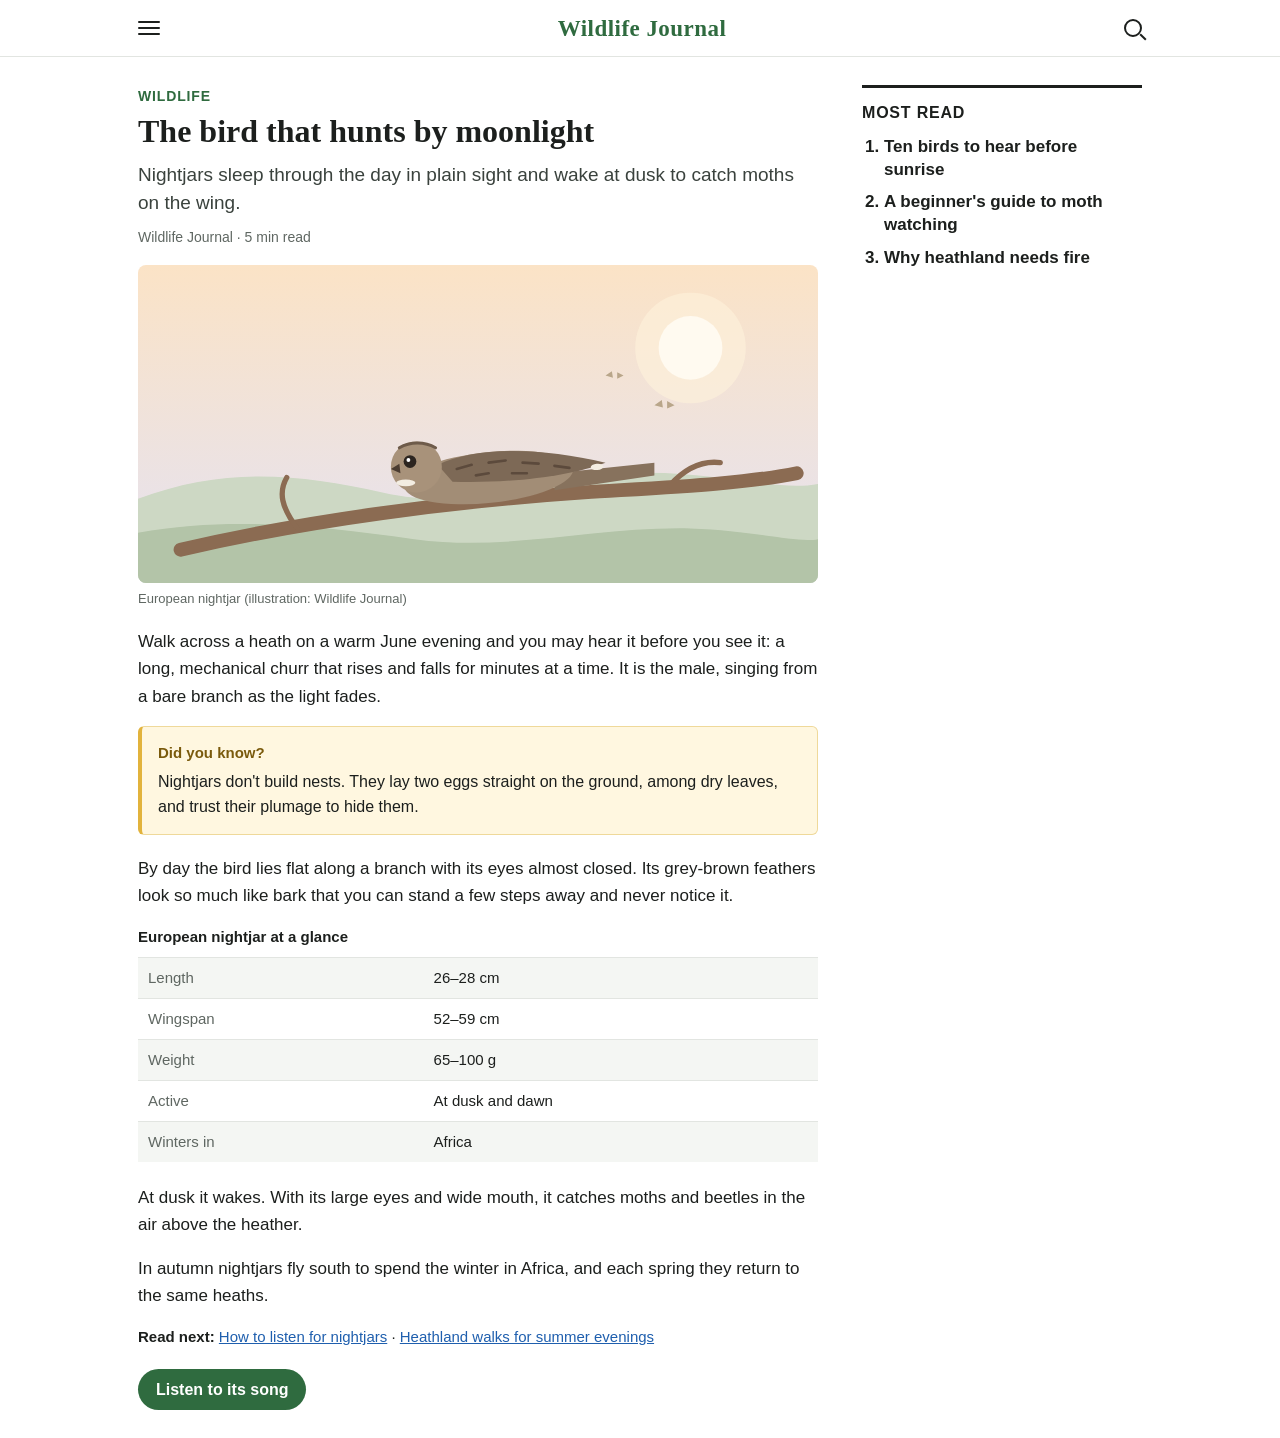
==== demo/index.html @ 87ca6236 "docs: publish the Nightjar support site" ====
<!doctype html>
<html lang="en">
<head>
  <meta charset="utf-8">
  <meta name="viewport" content="width=device-width, initial-scale=1, viewport-fit=cover">
  <meta name="robots" content="noindex">
  <meta name="description" content="A sample article for seeing what Nightjar does to a website without a dark theme of its own.">
  <title>Wildlife Journal</title>
  <link rel="stylesheet" href="demo.css">
  <!-- A light-only page on purpose: no prefers-color-scheme rules and no dark colors, so whatever
       dark version you see comes from Nightjar. Used for the App Store screenshots
       (Scripts/capture-store-screenshots.py). ?lang=ja picks a language. -->
  <script src="strings.js"></script>
</head>
<body>
  <header class="masthead">
    <div class="column">
      <span class="menu" aria-hidden="true"><i></i><i></i><i></i></span>
      <span class="title">Wildlife Journal</span>
      <span class="search" aria-hidden="true"></span>
    </div>
  </header>
  <main class="column layout">
    <article>
      <p class="kicker" data-text="kicker"></p>
      <h1 data-text="title"></h1>
      <p class="dek" data-text="dek"></p>
      <p class="byline" data-text="byline"></p>
      <figure>
        <svg class="hero" viewBox="0 0 640 300" role="img" data-label="caption">
          <defs>
            <linearGradient id="sky" x1="0" y1="0" x2="0" y2="1"><stop offset="0" stop-color="#fbe3c6"/><stop offset="1" stop-color="#e4e2f2"/></linearGradient>
          </defs>
          <rect width="640" height="300" fill="url(#sky)"/>
          <circle cx="520" cy="78" r="52" fill="#fff4dc" opacity="0.6"/>
          <circle cx="520" cy="78" r="30" fill="#fffaf0"/>
          <path d="M486 132 l7 -5 l1 7 z M498 128 l7 4 l-7 3 z M440 104 l6 -4 l1 6 z M451 101 l6 3 l-6 3 z" fill="#b9a68a"/>
          <path d="M0 220 C80 190 150 196 230 214 C320 234 380 200 460 196 C540 192 600 214 640 206 L640 300 L0 300 Z" fill="#cdd8c4"/>
          <path d="M0 252 C90 236 170 246 260 258 C350 270 430 246 520 248 C580 250 620 262 640 258 L640 300 L0 300 Z" fill="#b3c4a8"/>
          <path d="M40 268 C160 240 300 222 420 214 C500 209 570 206 620 196" fill="none" stroke="#8b6b52" stroke-width="13" stroke-linecap="round"/>
          <path d="M150 248 C135 228 132 214 140 200 M500 208 C516 190 532 184 548 186" fill="none" stroke="#8b6b52" stroke-width="5" stroke-linecap="round"/>
          <path d="M392 196 L486 186 L486 198 L392 212 Z" fill="#87725d"/>
          <ellipse cx="330" cy="200" rx="80" ry="24" fill="#a28d76" transform="rotate(-6 330 200)"/>
          <path d="M282 188 C320 170 380 172 440 186 C410 198 350 206 296 204 Z" fill="#7d6956"/>
          <path d="M300 192 l14 -4 M330 186 l16 -2 M362 186 l15 1 M392 189 l14 2 M318 198 l12 -2 M352 196 l14 0" stroke="#5c4a3c" stroke-width="2.5" stroke-linecap="round"/>
          <ellipse cx="432" cy="190" rx="6" ry="3" fill="#f3ede2" transform="rotate(-6 432 190)"/>
          <circle cx="262" cy="190" r="24" fill="#a8927a"/>
          <path d="M246 172 C256 166 270 166 280 172" fill="none" stroke="#6e5b4a" stroke-width="3" stroke-linecap="round"/>
          <circle cx="256" cy="185" r="6" fill="#2c2520"/>
          <circle cx="254.5" cy="183.5" r="1.8" fill="#ffffff"/>
          <path d="M238 192 L246 187 L247 196 Z" fill="#4b3c31"/>
          <ellipse cx="252" cy="205" rx="9" ry="3.2" fill="#f3ede2"/>
        </svg>
        <figcaption data-text="caption"></figcaption>
      </figure>
      <p data-text="p1"></p>
      <aside class="note">
        <h3 data-text="noteTitle"></h3>
        <p data-text="note"></p>
      </aside>
      <p data-text="p2"></p>
      <table>
        <caption data-text="tableTitle"></caption>
        <tbody id="facts"></tbody>
      </table>
      <p data-text="p3"></p>
      <p data-text="p4"></p>
      <p class="more"><span data-text="more"></span> <a href="#listen" data-text="link1"></a> · <a href="#walks" data-text="link2"></a></p>
      <button type="button" class="listen" data-text="button"></button>
    </article>
    <aside class="side">
      <h2 data-text="mostRead"></h2>
      <ol>
        <li><a href="#read1" data-text="read1"></a></li>
        <li><a href="#read2" data-text="read2"></a></li>
        <li><a href="#read3" data-text="read3"></a></li>
      </ol>
    </aside>
  </main>
  <script>
    for (const node of document.querySelectorAll("[data-text]")) node.textContent = demo.text[node.dataset.text];
    for (const node of document.querySelectorAll("[data-label]")) node.setAttribute("aria-label", demo.text[node.dataset.label]);
    const facts = document.getElementById("facts");
    for (const [name, value] of demo.facts) {
      const row = facts.insertRow();
      row.insertCell().textContent = name;
      row.insertCell().textContent = value;
    }
  </script>
</body>
</html>
---- demo/demo.css ----
/* Light only: no prefers-color-scheme rules, so the dark version in the screenshots is Nightjar's. */
:root {
  color-scheme: light;
  --text: #1c1f1d;
  --muted: #5f6762;
  --rule: #e2e5e1;
  --accent: #2f6b3f;
}
* { box-sizing: border-box; }
body {
  margin: 0;
  color: var(--text);
  background: #fff;
  font: 17px/1.6 -apple-system, BlinkMacSystemFont, "Hiragino Sans", "Apple SD Gothic Neo", "PingFang SC", sans-serif;
  -webkit-text-size-adjust: 100%;
}
:lang(zh-Hant) body, body:lang(zh-Hant) { font-family: -apple-system, BlinkMacSystemFont, "PingFang TC", sans-serif; }
.column { width: min(1040px, 100%); margin: 0 auto; padding: 0 18px; }

.masthead { border-bottom: 1px solid var(--rule); background: #fff; }
.masthead .column { display: flex; align-items: center; justify-content: space-between; height: 56px; }
.masthead .title { font: 700 23px/1 Georgia, "Times New Roman", serif; letter-spacing: 0.02em; color: var(--accent); }
.menu { display: grid; gap: 4px; width: 22px; }
.menu i { display: block; height: 2px; background: var(--text); border-radius: 1px; }
.search { width: 18px; height: 18px; border: 2px solid var(--text); border-radius: 50%; position: relative; }
.search::after { content: ""; position: absolute; width: 8px; height: 2px; background: var(--text); right: -7px; bottom: -3px; transform: rotate(45deg); }

.layout { display: block; padding-top: 18px; }
@media (min-width: 900px) {
  .layout { display: grid; grid-template-columns: minmax(0, 1fr) 280px; gap: 44px; padding-top: 28px; }
}
article { max-width: 680px; }
.kicker { margin: 0 0 6px; color: var(--accent); font-weight: 700; font-size: 14px; text-transform: uppercase; letter-spacing: 0.06em; }
h1 { margin: 0 0 10px; font: 700 32px/1.18 Georgia, "Times New Roman", "Hiragino Mincho ProN", "AppleMyungjo", "Songti SC", serif; }
:lang(zh-Hant) h1 { font-family: Georgia, "Songti TC", serif; }
.dek { margin: 0 0 10px; color: #3a423d; font-size: 19px; line-height: 1.45; }
.byline { margin: 0 0 16px; color: var(--muted); font-size: 14px; }
figure { margin: 0 0 18px; }
.hero { display: block; width: 100%; height: auto; border-radius: 8px; }
figcaption { margin-top: 6px; color: var(--muted); font-size: 13px; }
article p { margin: 0 0 16px; }

.note { margin: 4px 0 20px; padding: 14px 16px; background: #fff7e0; border: 1px solid #efd99a; border-left: 4px solid #e2b33c; border-radius: 6px; }
.note h3 { margin: 0 0 4px; font-size: 15px; color: #7a5a0c; }
.note p { margin: 0; font-size: 16px; }

table { width: 100%; margin: 4px 0 22px; border-collapse: collapse; font-size: 15px; }
caption { text-align: left; font-weight: 700; padding-bottom: 8px; }
td { padding: 8px 10px; border-top: 1px solid var(--rule); }
td:first-child { color: var(--muted); width: 42%; }
tr:nth-child(odd) td { background: #f4f6f3; }

a { color: #1f5fae; }
.more { font-size: 15px; }
.more span { font-weight: 700; }
.listen { margin: 4px 0 28px; padding: 11px 18px; border: 0; border-radius: 999px; background: var(--accent); color: #fff; font: 700 16px/1.2 -apple-system, BlinkMacSystemFont, sans-serif; }

.side h2 { margin: 0 0 10px; padding-top: 12px; border-top: 3px solid var(--text); font-size: 16px; text-transform: uppercase; letter-spacing: 0.05em; }
.side ol { margin: 0; padding-left: 22px; }
.side li { margin-bottom: 10px; font-weight: 600; line-height: 1.35; }
.side a { color: var(--text); text-decoration: none; }
@media (max-width: 899px) { .side { margin: 8px 0 120px; } }
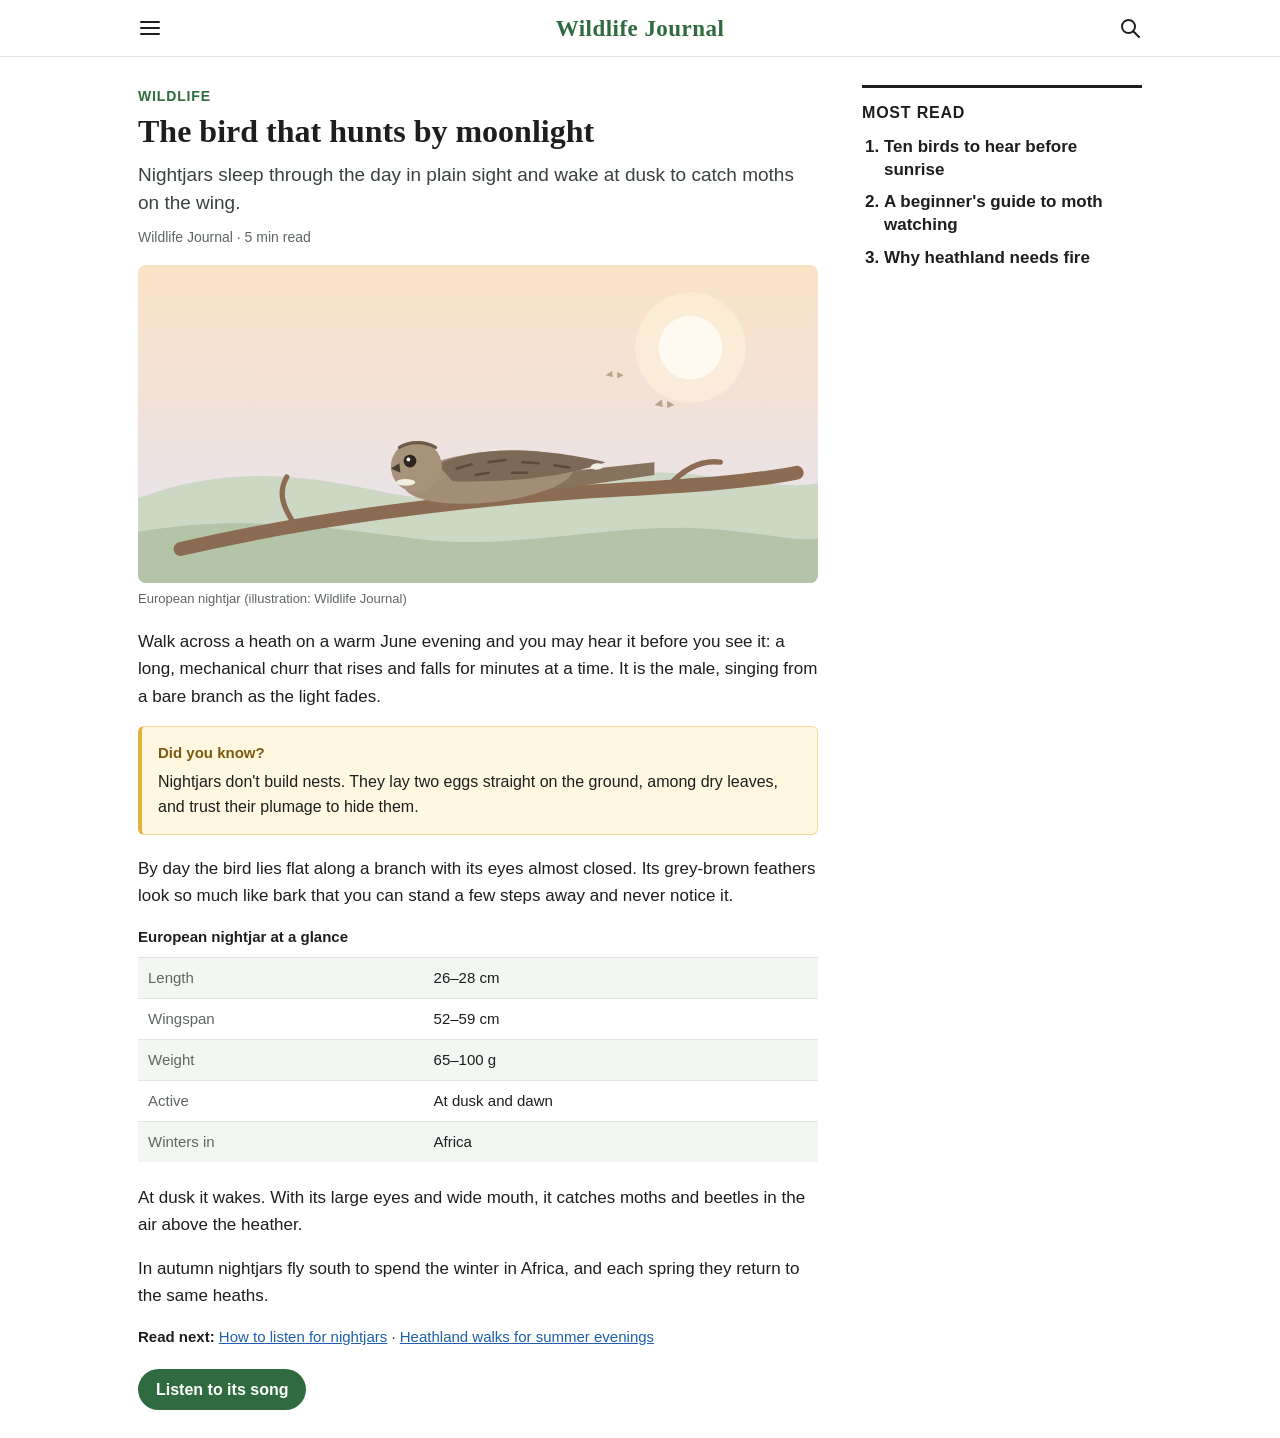
==== commit 658a8847: "docs: publish the Nightjar support site" ====
--- a/demo/index.html
+++ b/demo/index.html
@@ -15,9 +15,9 @@
 <body>
   <header class="masthead">
     <div class="column">
-      <span class="menu" aria-hidden="true"><i></i><i></i><i></i></span>
+      <svg class="icon" viewBox="0 0 24 24" aria-hidden="true"><path d="M3 6h18M3 12h18M3 18h18" stroke="currentColor" stroke-width="2" stroke-linecap="round"/></svg>
       <span class="title">Wildlife Journal</span>
-      <span class="search" aria-hidden="true"></span>
+      <svg class="icon" viewBox="0 0 24 24" aria-hidden="true"><circle cx="10.5" cy="10.5" r="6.5" fill="none" stroke="currentColor" stroke-width="2"/><path d="M15.5 15.5L21 21" stroke="currentColor" stroke-width="2" stroke-linecap="round"/></svg>
     </div>
   </header>
   <main class="column layout">
@@ -27,30 +27,7 @@
       <p class="dek" data-text="dek"></p>
       <p class="byline" data-text="byline"></p>
       <figure>
-        <svg class="hero" viewBox="0 0 640 300" role="img" data-label="caption">
-          <defs>
-            <linearGradient id="sky" x1="0" y1="0" x2="0" y2="1"><stop offset="0" stop-color="#fbe3c6"/><stop offset="1" stop-color="#e4e2f2"/></linearGradient>
-          </defs>
-          <rect width="640" height="300" fill="url(#sky)"/>
-          <circle cx="520" cy="78" r="52" fill="#fff4dc" opacity="0.6"/>
-          <circle cx="520" cy="78" r="30" fill="#fffaf0"/>
-          <path d="M486 132 l7 -5 l1 7 z M498 128 l7 4 l-7 3 z M440 104 l6 -4 l1 6 z M451 101 l6 3 l-6 3 z" fill="#b9a68a"/>
-          <path d="M0 220 C80 190 150 196 230 214 C320 234 380 200 460 196 C540 192 600 214 640 206 L640 300 L0 300 Z" fill="#cdd8c4"/>
-          <path d="M0 252 C90 236 170 246 260 258 C350 270 430 246 520 248 C580 250 620 262 640 258 L640 300 L0 300 Z" fill="#b3c4a8"/>
-          <path d="M40 268 C160 240 300 222 420 214 C500 209 570 206 620 196" fill="none" stroke="#8b6b52" stroke-width="13" stroke-linecap="round"/>
-          <path d="M150 248 C135 228 132 214 140 200 M500 208 C516 190 532 184 548 186" fill="none" stroke="#8b6b52" stroke-width="5" stroke-linecap="round"/>
-          <path d="M392 196 L486 186 L486 198 L392 212 Z" fill="#87725d"/>
-          <ellipse cx="330" cy="200" rx="80" ry="24" fill="#a28d76" transform="rotate(-6 330 200)"/>
-          <path d="M282 188 C320 170 380 172 440 186 C410 198 350 206 296 204 Z" fill="#7d6956"/>
-          <path d="M300 192 l14 -4 M330 186 l16 -2 M362 186 l15 1 M392 189 l14 2 M318 198 l12 -2 M352 196 l14 0" stroke="#5c4a3c" stroke-width="2.5" stroke-linecap="round"/>
-          <ellipse cx="432" cy="190" rx="6" ry="3" fill="#f3ede2" transform="rotate(-6 432 190)"/>
-          <circle cx="262" cy="190" r="24" fill="#a8927a"/>
-          <path d="M246 172 C256 166 270 166 280 172" fill="none" stroke="#6e5b4a" stroke-width="3" stroke-linecap="round"/>
-          <circle cx="256" cy="185" r="6" fill="#2c2520"/>
-          <circle cx="254.5" cy="183.5" r="1.8" fill="#ffffff"/>
-          <path d="M238 192 L246 187 L247 196 Z" fill="#4b3c31"/>
-          <ellipse cx="252" cy="205" rx="9" ry="3.2" fill="#f3ede2"/>
-        </svg>
+        <img class="hero" src="nightjar.svg" width="640" height="300" data-label="caption">
         <figcaption data-text="caption"></figcaption>
       </figure>
       <p data-text="p1"></p>
@@ -79,7 +56,7 @@
   </main>
   <script>
     for (const node of document.querySelectorAll("[data-text]")) node.textContent = demo.text[node.dataset.text];
-    for (const node of document.querySelectorAll("[data-label]")) node.setAttribute("aria-label", demo.text[node.dataset.label]);
+    for (const node of document.querySelectorAll("[data-label]")) node.setAttribute("alt", demo.text[node.dataset.label]);
     const facts = document.getElementById("facts");
     for (const [name, value] of demo.facts) {
       const row = facts.insertRow();
--- a/demo/demo.css
+++ b/demo/demo.css
@@ -20,10 +20,7 @@
 .masthead { border-bottom: 1px solid var(--rule); background: #fff; }
 .masthead .column { display: flex; align-items: center; justify-content: space-between; height: 56px; }
 .masthead .title { font: 700 23px/1 Georgia, "Times New Roman", serif; letter-spacing: 0.02em; color: var(--accent); }
-.menu { display: grid; gap: 4px; width: 22px; }
-.menu i { display: block; height: 2px; background: var(--text); border-radius: 1px; }
-.search { width: 18px; height: 18px; border: 2px solid var(--text); border-radius: 50%; position: relative; }
-.search::after { content: ""; position: absolute; width: 8px; height: 2px; background: var(--text); right: -7px; bottom: -3px; transform: rotate(45deg); }
+.icon { width: 24px; height: 24px; color: var(--text); }
 
 .layout { display: block; padding-top: 18px; }
 @media (min-width: 900px) {
